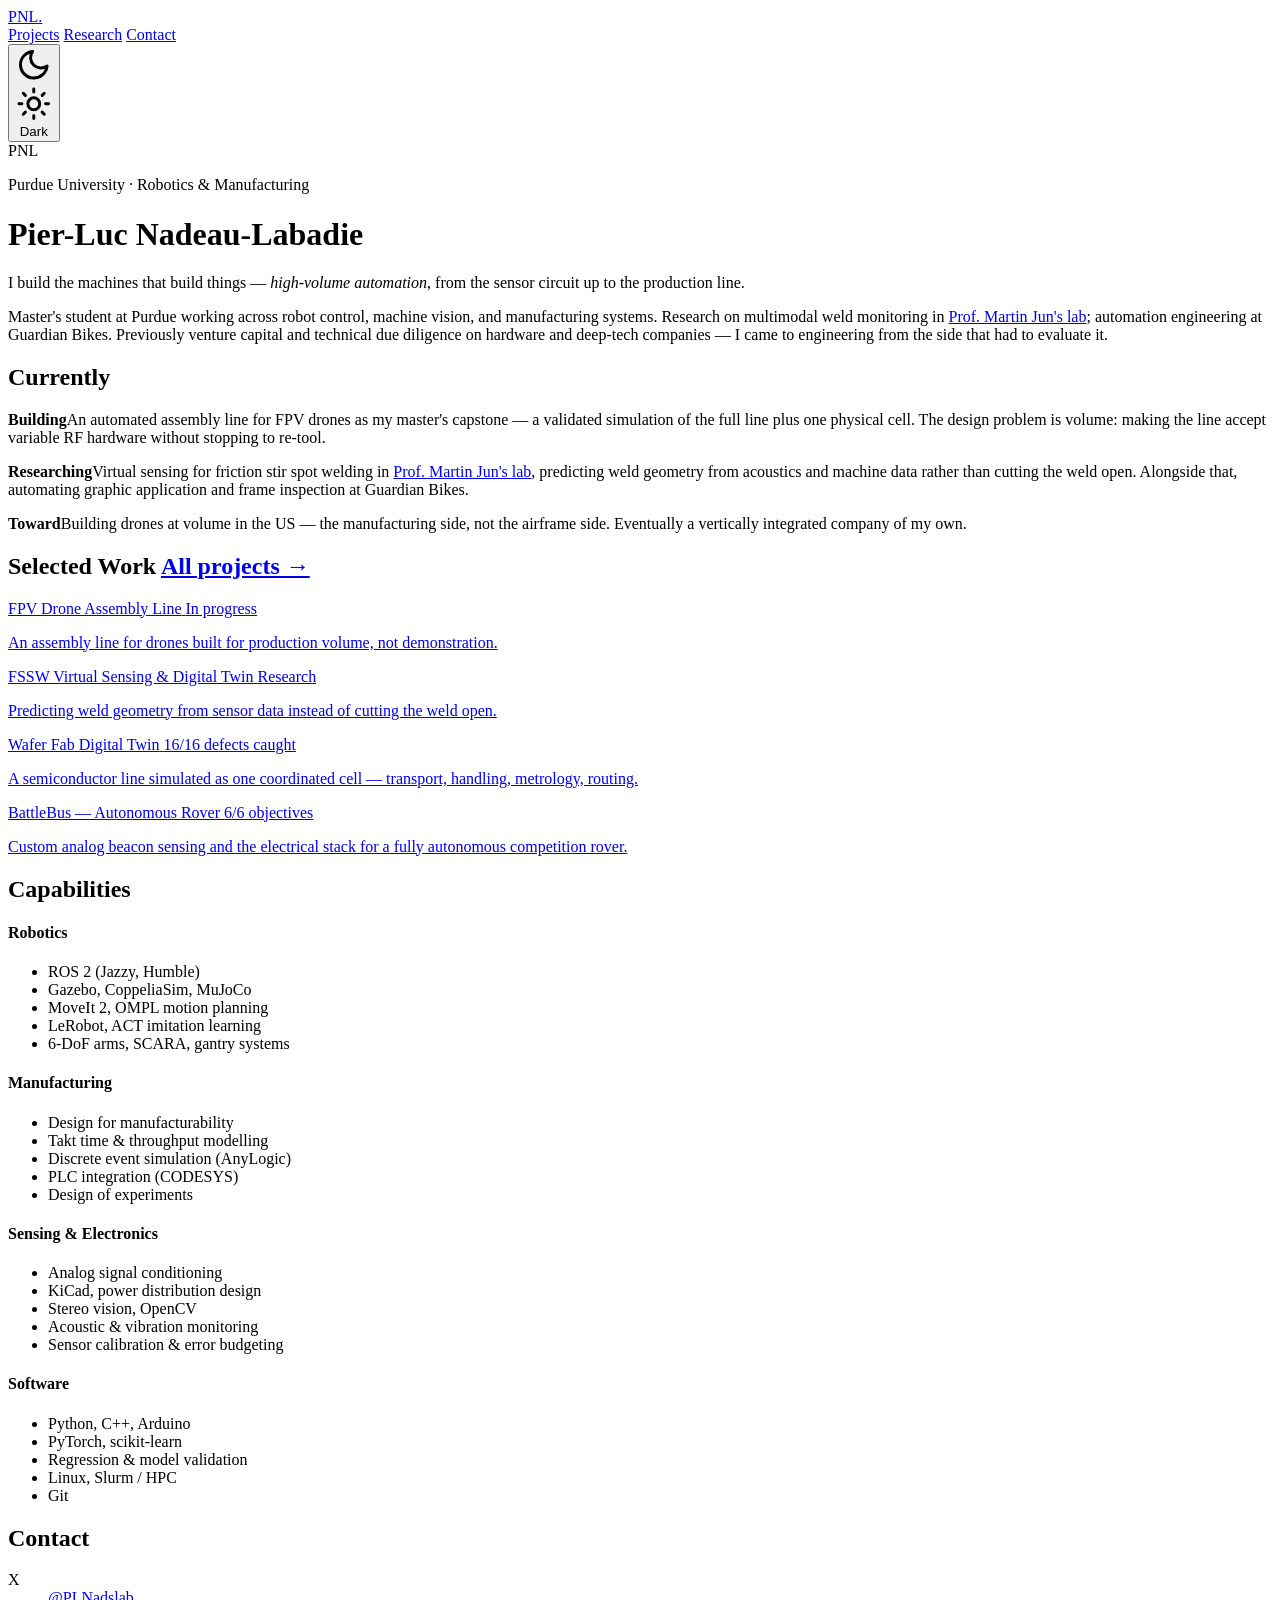
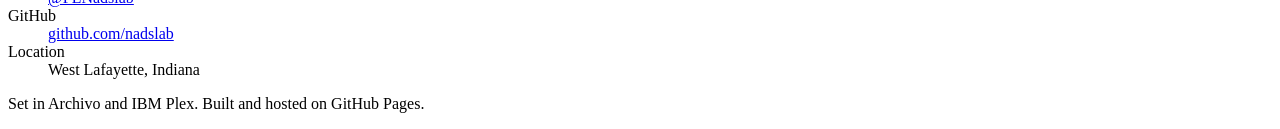
==== index.html @ ce35f6e4 "Add files via upload" ====
<!doctype html>
<html lang="en">
<head>
<meta charset="utf-8">
<meta name="viewport" content="width=device-width, initial-scale=1, viewport-fit=cover">
<title>Pier-Luc Nadeau-Labadie</title>
<meta name="description" content="Robotics and manufacturing engineer at Purdue. High-volume automation, robot control, machine vision, and manufacturing systems.">
<link rel="preconnect" href="https://fonts.googleapis.com">
<link rel="preconnect" href="https://fonts.gstatic.com" crossorigin>
<link rel="stylesheet" href="https://fonts.googleapis.com/css2?family=Archivo:wght@600;700&family=IBM+Plex+Mono:wght@400;500&family=IBM+Plex+Sans:wght@400;500&display=swap">
<link rel="stylesheet" href="assets/style.css">
<script src="assets/theme.js"></script>
</head>
<body>

<header class="topbar">
  <div class="wrap">
    <a class="monogram" href="index.html">PNL<span>.</span></a>
    <nav class="navlinks">
      <a href="projects/index.html">Projects</a>
      <a href="research/index.html">Research</a>
      <a href="#contact">Contact</a>
    </nav>
    <button class="toggle" id="themeToggle" type="button" aria-label="Switch colour theme">
      <svg class="ico-moon" viewBox="0 0 24 24" fill="none" stroke="currentColor" stroke-width="2" stroke-linecap="round" stroke-linejoin="round" aria-hidden="true"><path d="M21 12.79A9 9 0 1 1 11.21 3 7 7 0 0 0 21 12.79z"></path></svg>
      <svg class="ico-sun" viewBox="0 0 24 24" fill="none" stroke="currentColor" stroke-width="2" stroke-linecap="round" stroke-linejoin="round" aria-hidden="true"><circle cx="12" cy="12" r="4"></circle><path d="M12 2v2M12 20v2M4.93 4.93l1.41 1.41M17.66 17.66l1.41 1.41M2 12h2M20 12h2M6.34 17.66l-1.41 1.41M19.07 4.93l-1.41 1.41"></path></svg>
      <span id="themeLabel">Dark</span>
    </button>
  </div>
</header>

<main id="top">

  <!-- ============================================================
       EDIT: HERO
       .thesis = the one big line. Wrap words in <em>…</em> for amber.
       .lede   = the supporting paragraph underneath.
       ============================================================ -->
  <div class="wrap hero">
    <div class="heroTop">
      <div class="plate" aria-hidden="true">PNL</div>
      <div class="heroText">
        <p class="eyebrow">Purdue University · Robotics &amp; Manufacturing</p>
        <h1>Pier-Luc Nadeau-Labadie</h1>
        <p class="thesis">I build the machines that build things — <em>high-volume automation</em>, from the sensor circuit up to the production line.</p>
        <p class="lede">Master's student at Purdue working across robot control, machine vision, and manufacturing systems. Research on multimodal weld monitoring in <a href="https://engineering.purdue.edu/MMRL" target="_blank" rel="noopener">Prof. Martin Jun's lab</a>; automation engineering at Guardian Bikes. Previously venture capital and technical due diligence on hardware and deep-tech companies — I came to engineering from the side that had to evaluate it.</p>
      </div>
    </div>
  </div>

  <!-- ============================================================
       EDIT: CURRENTLY — one <p> per block, <strong> is the label
       ============================================================ -->
  <section class="wrap" id="currently">
    <h2 class="sectionHead">Currently</h2>
    <div class="now">
      <p><strong>Building</strong>An automated assembly line for FPV drones as my master's capstone — a validated simulation of the full line plus one physical cell. The design problem is volume: making the line accept variable RF hardware without stopping to re-tool.</p>
      <p><strong>Researching</strong>Virtual sensing for friction stir spot welding in <a href="https://engineering.purdue.edu/MMRL" target="_blank" rel="noopener">Prof. Martin Jun's lab</a>, predicting weld geometry from acoustics and machine data rather than cutting the weld open. Alongside that, automating graphic application and frame inspection at Guardian Bikes.</p>
      <p><strong>Toward</strong>Building drones at volume in the US — the manufacturing side, not the airframe side. Eventually a vertically integrated company of my own.</p>
    </div>
  </section>

  <!-- ============================================================
       EDIT: WORK TEASER
       Short list only. Full write-ups live on projects/index.html.
       ============================================================ -->
  <section class="wrap" id="work">
    <h2 class="sectionHead">Selected Work <a class="more" href="projects/index.html">All projects →</a></h2>
    <div class="teaser">

      <a class="teaserRow" href="projects/index.html#drone-line">
        <span class="teaserName">FPV Drone Assembly Line</span>
        <span class="teaserMeta">In progress</span>
        <p class="teaserLine">An assembly line for drones built for production volume, not demonstration.</p>
      </a>

      <a class="teaserRow" href="projects/index.html#fssw">
        <span class="teaserName">FSSW Virtual Sensing &amp; Digital Twin</span>
        <span class="teaserMeta">Research</span>
        <p class="teaserLine">Predicting weld geometry from sensor data instead of cutting the weld open.</p>
      </a>

      <a class="teaserRow" href="projects/index.html#wafer-fab">
        <span class="teaserName">Wafer Fab Digital Twin</span>
        <span class="teaserMeta">16/16 defects caught</span>
        <p class="teaserLine">A semiconductor line simulated as one coordinated cell — transport, handling, metrology, routing.</p>
      </a>

      <a class="teaserRow" href="projects/index.html#battlebus">
        <span class="teaserName">BattleBus — Autonomous Rover</span>
        <span class="teaserMeta">6/6 objectives</span>
        <p class="teaserLine">Custom analog beacon sensing and the electrical stack for a fully autonomous competition rover.</p>
      </a>

    </div>
  </section>

  <section class="wrap" id="capabilities">
    <h2 class="sectionHead">Capabilities</h2>
    <div class="caps">
      <div class="capCol">
        <h4>Robotics</h4>
        <ul>
          <li>ROS 2 (Jazzy, Humble)</li>
          <li>Gazebo, CoppeliaSim, MuJoCo</li>
          <li>MoveIt 2, OMPL motion planning</li>
          <li>LeRobot, ACT imitation learning</li>
          <li>6-DoF arms, SCARA, gantry systems</li>
        </ul>
      </div>
      <div class="capCol">
        <h4>Manufacturing</h4>
        <ul>
          <li>Design for manufacturability</li>
          <li>Takt time &amp; throughput modelling</li>
          <li>Discrete event simulation (AnyLogic)</li>
          <li>PLC integration (CODESYS)</li>
          <li>Design of experiments</li>
        </ul>
      </div>
      <div class="capCol">
        <h4>Sensing &amp; Electronics</h4>
        <ul>
          <li>Analog signal conditioning</li>
          <li>KiCad, power distribution design</li>
          <li>Stereo vision, OpenCV</li>
          <li>Acoustic &amp; vibration monitoring</li>
          <li>Sensor calibration &amp; error budgeting</li>
        </ul>
      </div>
      <div class="capCol">
        <h4>Software</h4>
        <ul>
          <li>Python, C++, Arduino</li>
          <li>PyTorch, scikit-learn</li>
          <li>Regression &amp; model validation</li>
          <li>Linux, Slurm / HPC</li>
          <li>Git</li>
        </ul>
      </div>
    </div>
  </section>

  <!-- EDIT: CONTACT — this footer block is repeated on every page -->
  <footer class="wrap" id="contact">
    <h2 class="sectionHead">Contact</h2>
    <dl class="contact">
      <div class="contactRow">
        <dt>X</dt>
        <dd><a href="https://x.com/PLNadslab" target="_blank" rel="noopener">@PLNadslab</a></dd>
      </div>
      <div class="contactRow">
        <dt>GitHub</dt>
        <dd><a href="https://github.com/nadslab" target="_blank" rel="noopener">github.com/nadslab</a></dd>
      </div>
      <div class="contactRow">
        <dt>Location</dt>
        <dd>West Lafayette, Indiana</dd>
      </div>
    </dl>
    <p class="colophon">Set in Archivo and IBM Plex. Built and hosted on GitHub Pages.</p>
  </footer>

</main>

</body>
</html>
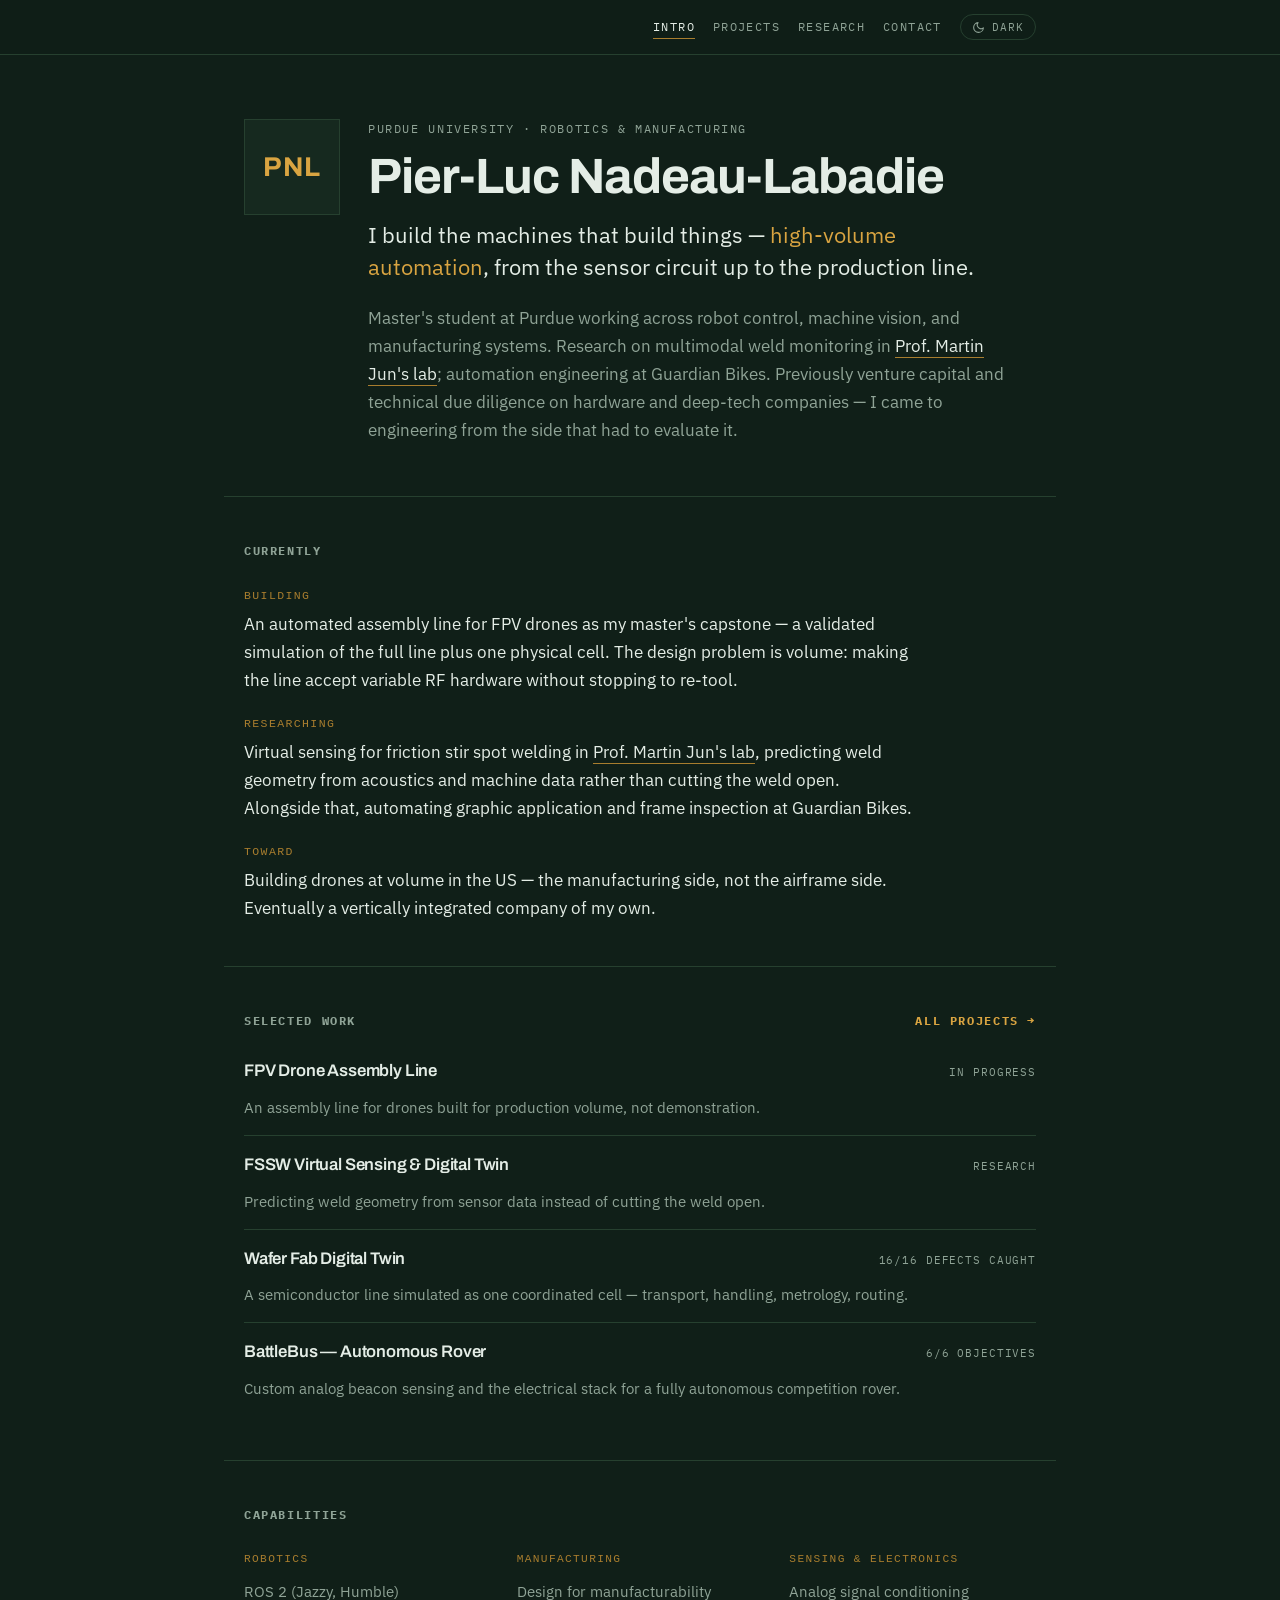
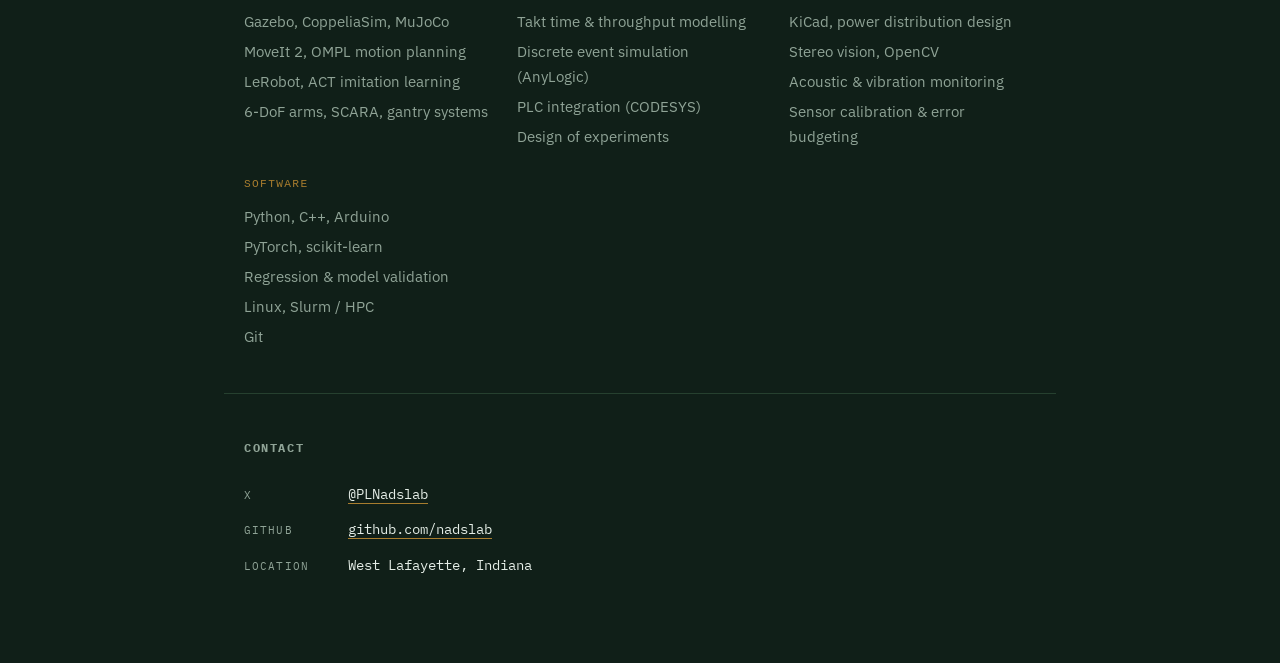
==== commit cc101c37: "Remove monogram link and colophon from index.html Removed monogram link and colophon paragraph from " ====
--- a/index.html
+++ b/index.html
@@ -15,8 +15,8 @@
 
 <header class="topbar">
   <div class="wrap">
-    <a class="monogram" href="index.html">PNL<span>.</span></a>
     <nav class="navlinks">
+      <a href="index.html" aria-current="page">Intro</a>
       <a href="projects/index.html">Projects</a>
       <a href="research/index.html">Research</a>
       <a href="#contact">Contact</a>
@@ -158,7 +158,6 @@
         <dd>West Lafayette, Indiana</dd>
       </div>
     </dl>
-    <p class="colophon">Set in Archivo and IBM Plex. Built and hosted on GitHub Pages.</p>
   </footer>
 
 </main>
--- a/assets/style.css
+++ b/assets/style.css
@@ -0,0 +1,242 @@
+/* ============================================================
+   Pier-Luc Nadeau-Labadie — shared stylesheet
+   Every page loads this file. Change a colour here and it
+   changes everywhere.
+   ============================================================ */
+
+:root{
+  color-scheme: dark;
+  --ground:#101F18;
+  --surface:#16291F;
+  --rule:#26402F;
+  --text:#E4EDE6;
+  --muted:#8FA396;
+  --accent:#D9A441;
+  --accent-dim:#A87D2E;
+  --display:'Archivo','Helvetica Neue',Arial,sans-serif;
+  --body:'IBM Plex Sans','Segoe UI',system-ui,sans-serif;
+  --mono:'IBM Plex Mono','SFMono-Regular',Consolas,monospace;
+}
+:root[data-theme="light"]{
+  color-scheme: light;
+  --ground:#E8F0E6;
+  --surface:#F3F8F1;
+  --rule:#C6D6C4;
+  --text:#16281E;
+  --muted:#55685C;
+  --accent:#8A5A14;
+  --accent-dim:#A8762A;
+}
+
+*{box-sizing:border-box;}
+html{-webkit-text-size-adjust:100%;}
+body{
+  margin:0;
+  background:var(--ground);
+  color:var(--text);
+  font-family:var(--body);
+  font-size:1.0625rem;
+  line-height:1.65;
+  -webkit-font-smoothing:antialiased;
+}
+.wrap{max-width:52rem;margin:0 auto;padding-inline:20px;}
+
+a{color:inherit;}
+a:focus-visible,button:focus-visible{outline:2px solid var(--accent);outline-offset:3px;border-radius:2px;}
+
+/* ---- nav ---- */
+.topbar{
+  position:sticky;top:env(safe-area-inset-top,0px);z-index:20;
+  background:color-mix(in srgb,var(--ground) 92%,transparent);
+  backdrop-filter:blur(8px);
+  border-bottom:1px solid var(--rule);
+}
+.topbar .wrap{display:flex;align-items:center;gap:18px;padding-block:14px;}
+.monogram{
+  font-family:var(--mono);font-weight:500;font-size:.8rem;letter-spacing:.14em;
+  text-decoration:none;color:var(--text);white-space:nowrap;
+}
+.monogram span{color:var(--accent);}
+.navlinks{display:flex;gap:18px;margin-left:auto;flex-wrap:wrap;}
+.navlinks a{
+  font-family:var(--mono);font-size:.72rem;letter-spacing:.12em;text-transform:uppercase;
+  color:var(--muted);text-decoration:none;padding-block:2px;
+  border-bottom:1px solid transparent;transition:color .15s,border-color .15s;
+}
+.navlinks a:hover{color:var(--text);border-bottom-color:var(--accent);}
+.navlinks a[aria-current="page"]{color:var(--text);border-bottom-color:var(--accent-dim);}
+
+.toggle{
+  display:inline-flex;align-items:center;gap:7px;
+  background:none;border:1px solid var(--rule);border-radius:999px;
+  padding:5px 11px;cursor:pointer;color:var(--muted);
+  font-family:var(--mono);font-size:.66rem;letter-spacing:.1em;text-transform:uppercase;
+  transition:color .15s,border-color .15s;
+}
+.toggle:hover{color:var(--text);border-color:var(--accent-dim);}
+.toggle svg{width:13px;height:13px;display:block;}
+.toggle .ico-sun{display:none;}
+:root[data-theme="light"] .toggle .ico-sun{display:block;}
+:root[data-theme="light"] .toggle .ico-moon{display:none;}
+
+/* ---- home hero ---- */
+.hero{padding-block:64px 52px;}
+.heroTop{display:flex;gap:28px;align-items:flex-start;flex-wrap:wrap;}
+.plate{
+  width:96px;height:96px;flex:none;
+  border:1px solid var(--rule);background:var(--surface);
+  display:grid;place-items:center;
+  font-family:var(--display);font-weight:700;font-size:1.7rem;letter-spacing:.02em;
+  color:var(--accent);
+}
+.heroText{flex:1 1 20rem;min-width:0;}
+.eyebrow{
+  font-family:var(--mono);font-size:.72rem;letter-spacing:.14em;text-transform:uppercase;
+  color:var(--muted);margin:0 0 12px;
+}
+h1{
+  font-family:var(--display);font-weight:700;
+  font-size:clamp(2.1rem,5.5vw,3.1rem);line-height:1.06;letter-spacing:-.02em;
+  margin:0 0 16px;text-wrap:balance;
+}
+.thesis{
+  font-size:clamp(1.15rem,2.4vw,1.4rem);line-height:1.45;
+  margin:0 0 20px;text-wrap:balance;
+}
+.thesis em{font-style:normal;color:var(--accent);}
+.lede{color:var(--muted);margin:0;max-width:40rem;}
+.lede a{color:var(--text);text-decoration:none;border-bottom:1px solid var(--accent-dim);}
+.lede a:hover{border-bottom-color:var(--accent);}
+
+/* ---- subpage header ---- */
+.pageHead{padding-block:56px 12px;}
+.pageHead h1{font-size:clamp(1.9rem,4.5vw,2.5rem);margin-bottom:14px;}
+.pageHead .standfirst{color:var(--muted);margin:0;max-width:40rem;}
+
+/* ---- sections ---- */
+section{padding-block:44px;border-top:1px solid var(--rule);}
+.sectionHead{
+  font-family:var(--mono);font-size:.72rem;letter-spacing:.14em;text-transform:uppercase;
+  color:var(--muted);margin:0 0 26px;
+  display:flex;align-items:baseline;gap:14px;flex-wrap:wrap;
+}
+.sectionHead .more{
+  margin-left:auto;color:var(--accent);text-decoration:none;
+  border-bottom:1px solid transparent;
+}
+.sectionHead .more:hover{border-bottom-color:var(--accent);}
+
+/* ---- currently ---- */
+.now{display:grid;gap:20px;max-width:42rem;}
+.now p{margin:0;}
+.now p strong{
+  font-family:var(--mono);font-weight:500;font-size:.72rem;letter-spacing:.12em;
+  text-transform:uppercase;color:var(--accent-dim);
+  display:block;margin-bottom:5px;
+}
+.now p a{color:var(--text);text-decoration:none;border-bottom:1px solid var(--accent-dim);}
+.now p a:hover{border-bottom-color:var(--accent);}
+
+/* ---- work items ---- */
+.work{display:grid;}
+.item{padding-block:28px;border-top:1px solid var(--rule);}
+.item:first-child{border-top:none;padding-top:0;}
+.itemHead{display:flex;gap:12px;align-items:baseline;flex-wrap:wrap;margin-bottom:9px;}
+.item h3{
+  font-family:var(--display);font-weight:600;font-size:1.22rem;letter-spacing:-.01em;
+  margin:0;line-height:1.25;
+}
+.item h3 a{text-decoration:none;border-bottom:1px solid transparent;}
+.item h3 a:hover{border-bottom-color:var(--accent);}
+.status{
+  font-family:var(--mono);font-size:.63rem;letter-spacing:.1em;text-transform:uppercase;
+  color:var(--accent);border:1px solid var(--accent-dim);border-radius:999px;padding:2px 8px;
+  white-space:nowrap;
+}
+.status.quiet{color:var(--muted);border-color:var(--rule);}
+.spec{
+  font-family:var(--mono);font-size:.7rem;letter-spacing:.06em;
+  color:var(--muted);margin:0 0 13px;
+  font-variant-numeric:tabular-nums;
+}
+.bullets{margin:0 0 15px;padding:0;list-style:none;display:grid;gap:7px;max-width:42rem;}
+.bullets li{position:relative;padding-left:17px;line-height:1.55;}
+.bullets li::before{
+  content:"";position:absolute;left:0;top:.62em;
+  width:6px;height:1px;background:var(--accent-dim);
+}
+.item > p:not(.spec){margin:0 0 15px;max-width:42rem;}
+.links{display:flex;gap:16px;flex-wrap:wrap;}
+.links a{
+  font-family:var(--mono);font-size:.72rem;letter-spacing:.08em;text-transform:uppercase;
+  color:var(--accent);text-decoration:none;border-bottom:1px solid transparent;
+}
+.links a:hover{border-bottom-color:var(--accent);}
+.links span{
+  font-family:var(--mono);font-size:.72rem;letter-spacing:.08em;text-transform:uppercase;
+  color:var(--muted);
+}
+
+/* ---- compact teaser list (home page) ---- */
+.teaser{display:grid;}
+.teaserRow{
+  display:grid;grid-template-columns:1fr auto;gap:10px 18px;align-items:baseline;
+  padding-block:15px;border-top:1px solid var(--rule);text-decoration:none;
+}
+.teaserRow:first-child{border-top:none;padding-top:0;}
+.teaserRow:hover .teaserName{color:var(--accent);}
+.teaserName{
+  font-family:var(--display);font-weight:600;font-size:1.05rem;letter-spacing:-.01em;
+  transition:color .15s;
+}
+.teaserMeta{
+  font-family:var(--mono);font-size:.68rem;letter-spacing:.08em;text-transform:uppercase;
+  color:var(--muted);text-align:right;white-space:nowrap;
+}
+.teaserLine{grid-column:1/-1;color:var(--muted);font-size:.95rem;margin:0;}
+@media (max-width:560px){
+  .teaserRow{grid-template-columns:1fr;}
+  .teaserMeta{text-align:left;}
+}
+
+/* ---- research entries ---- */
+.entry{padding-block:30px;border-top:1px solid var(--rule);}
+.entry:first-child{border-top:none;padding-top:0;}
+.entry h3{
+  font-family:var(--display);font-weight:600;font-size:1.22rem;letter-spacing:-.01em;
+  margin:0 0 8px;line-height:1.25;
+}
+.entry p{margin:0 0 13px;max-width:42rem;}
+.entry p:last-child{margin-bottom:0;}
+.entry a{color:var(--text);text-decoration:none;border-bottom:1px solid var(--accent-dim);}
+.entry a:hover{border-bottom-color:var(--accent);}
+
+/* ---- capabilities ---- */
+.caps{display:grid;grid-template-columns:repeat(auto-fit,minmax(15rem,1fr));gap:26px;}
+.capCol h4{
+  font-family:var(--mono);font-size:.7rem;letter-spacing:.12em;text-transform:uppercase;
+  color:var(--accent-dim);margin:0 0 10px;font-weight:500;
+}
+.capCol ul{margin:0;padding:0;list-style:none;display:grid;gap:5px;}
+.capCol li{font-size:.95rem;color:var(--muted);}
+
+/* ---- footer ---- */
+footer{padding-block:44px 60px;border-top:1px solid var(--rule);}
+.contact{display:grid;gap:12px;margin-bottom:26px;}
+.contactRow{display:grid;grid-template-columns:5.5rem 1fr;gap:16px;align-items:baseline;}
+.contactRow dt{
+  font-family:var(--mono);font-size:.7rem;letter-spacing:.1em;text-transform:uppercase;
+  color:var(--muted);
+}
+.contactRow dd{margin:0;font-family:var(--mono);font-size:.88rem;word-break:break-word;}
+.contactRow dd a{color:var(--text);text-decoration:none;border-bottom:1px solid var(--accent-dim);}
+.contactRow dd a:hover{border-bottom-color:var(--accent);}
+.colophon{
+  font-family:var(--mono);font-size:.68rem;letter-spacing:.06em;color:var(--muted);
+  margin:0;padding-top:22px;border-top:1px solid var(--rule);
+}
+@media (max-width:560px){.contactRow{grid-template-columns:1fr;gap:2px;}}
+
+@media (prefers-reduced-motion:reduce){
+  *{transition:none!important;animation:none!important;}
+}
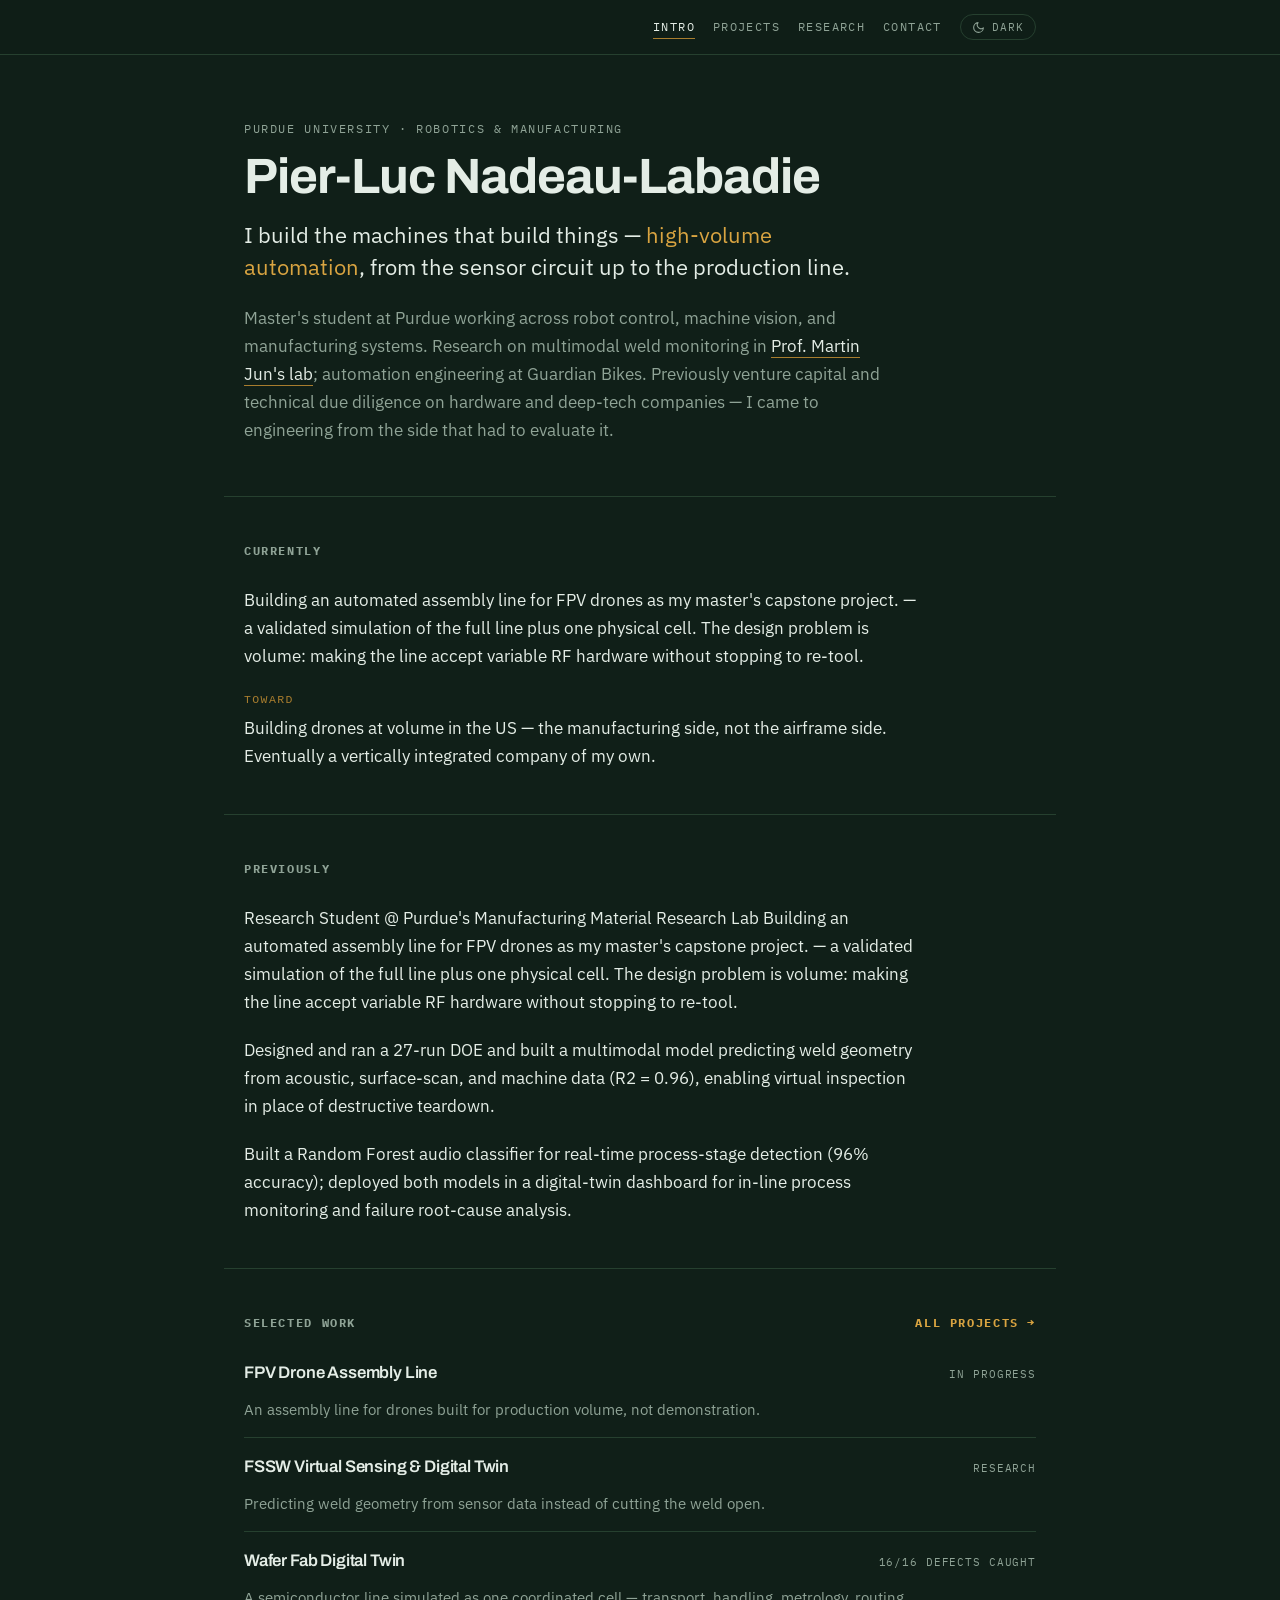
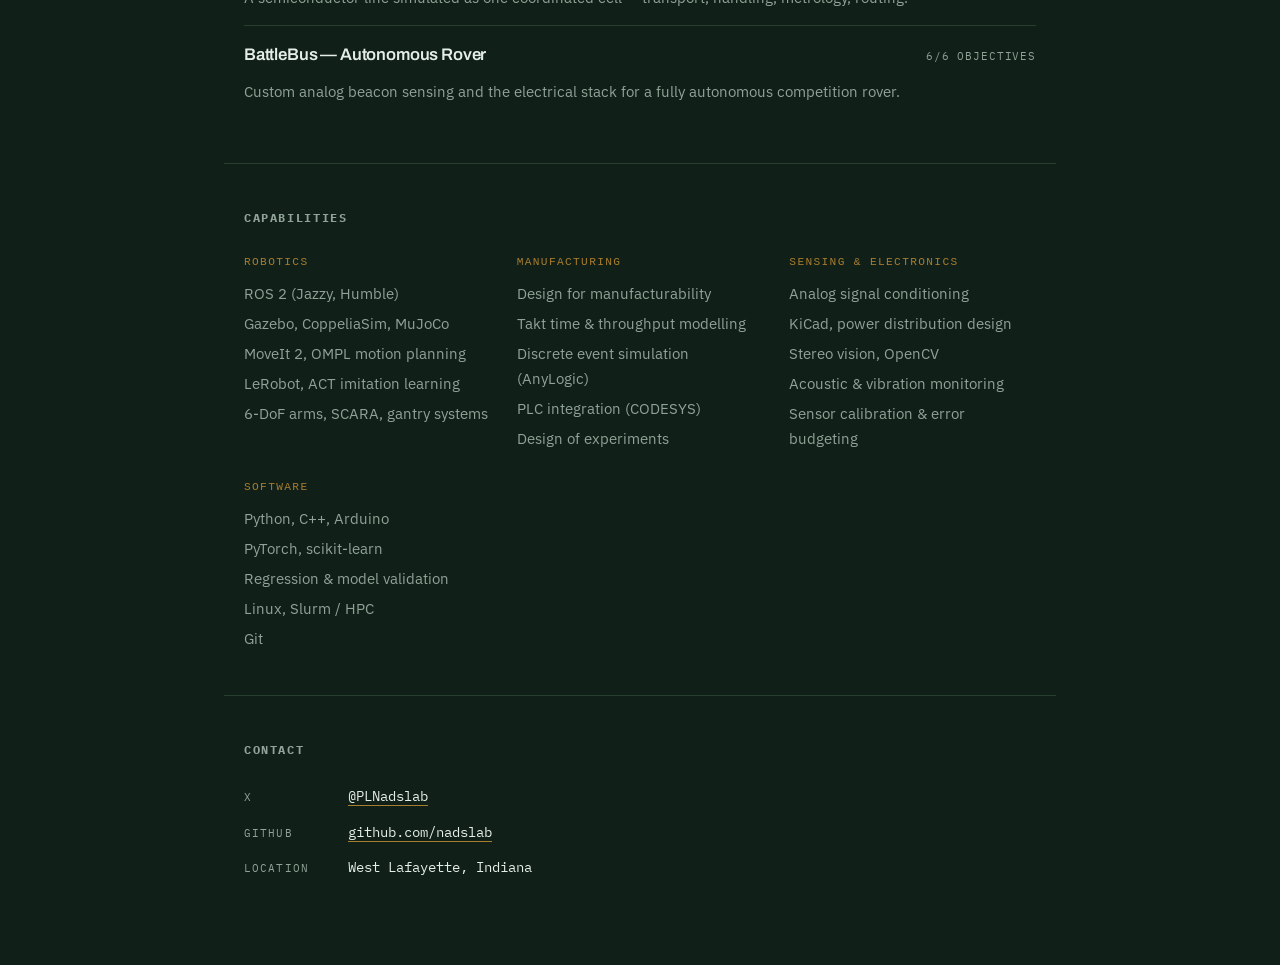
==== commit 821fb5cb: "Revise project details and add 'Previously' section Updated project descriptions and added a new sec" ====
--- a/index.html
+++ b/index.html
@@ -38,7 +38,6 @@
        ============================================================ -->
   <div class="wrap hero">
     <div class="heroTop">
-      <div class="plate" aria-hidden="true">PNL</div>
       <div class="heroText">
         <p class="eyebrow">Purdue University · Robotics &amp; Manufacturing</p>
         <h1>Pier-Luc Nadeau-Labadie</h1>
@@ -54,9 +53,18 @@
   <section class="wrap" id="currently">
     <h2 class="sectionHead">Currently</h2>
     <div class="now">
-      <p><strong>Building</strong>An automated assembly line for FPV drones as my master's capstone — a validated simulation of the full line plus one physical cell. The design problem is volume: making the line accept variable RF hardware without stopping to re-tool.</p>
-      <p><strong>Researching</strong>Virtual sensing for friction stir spot welding in <a href="https://engineering.purdue.edu/MMRL" target="_blank" rel="noopener">Prof. Martin Jun's lab</a>, predicting weld geometry from acoustics and machine data rather than cutting the weld open. Alongside that, automating graphic application and frame inspection at Guardian Bikes.</p>
+      <p>Building an automated assembly line for FPV drones as my master's capstone project.  — a validated simulation of the full line plus one physical cell. The design problem is volume: making the line accept variable RF hardware without stopping to re-tool.</p>
       <p><strong>Toward</strong>Building drones at volume in the US — the manufacturing side, not the airframe side. Eventually a vertically integrated company of my own.</p>
+    </div>
+  </section>
+  <section class="wrap" id="Previously">
+    <h2 class="sectionHead">Previously</h2>
+    <div class="now">
+      <p>Research Student @ Purdue's Manufacturing Material Research Lab Building an automated assembly line for FPV drones as my master's capstone project.  — a validated simulation of the full line plus one physical cell. The design problem is volume: making the line accept variable RF hardware without stopping to re-tool.</p>
+        <div class="now">
+          <p> Designed and ran a 27-run DOE and built a multimodal model predicting weld geometry from acoustic, surface-scan, and machine data (R2 = 0.96), enabling virtual inspection in place of destructive teardown.</p>
+          <p> Built a Random Forest audio classifier for real-time process-stage detection (96% accuracy); deployed both models in a digital-twin dashboard for in-line process monitoring and failure root-cause analysis. </p>
+        </div>
     </div>
   </section>
 
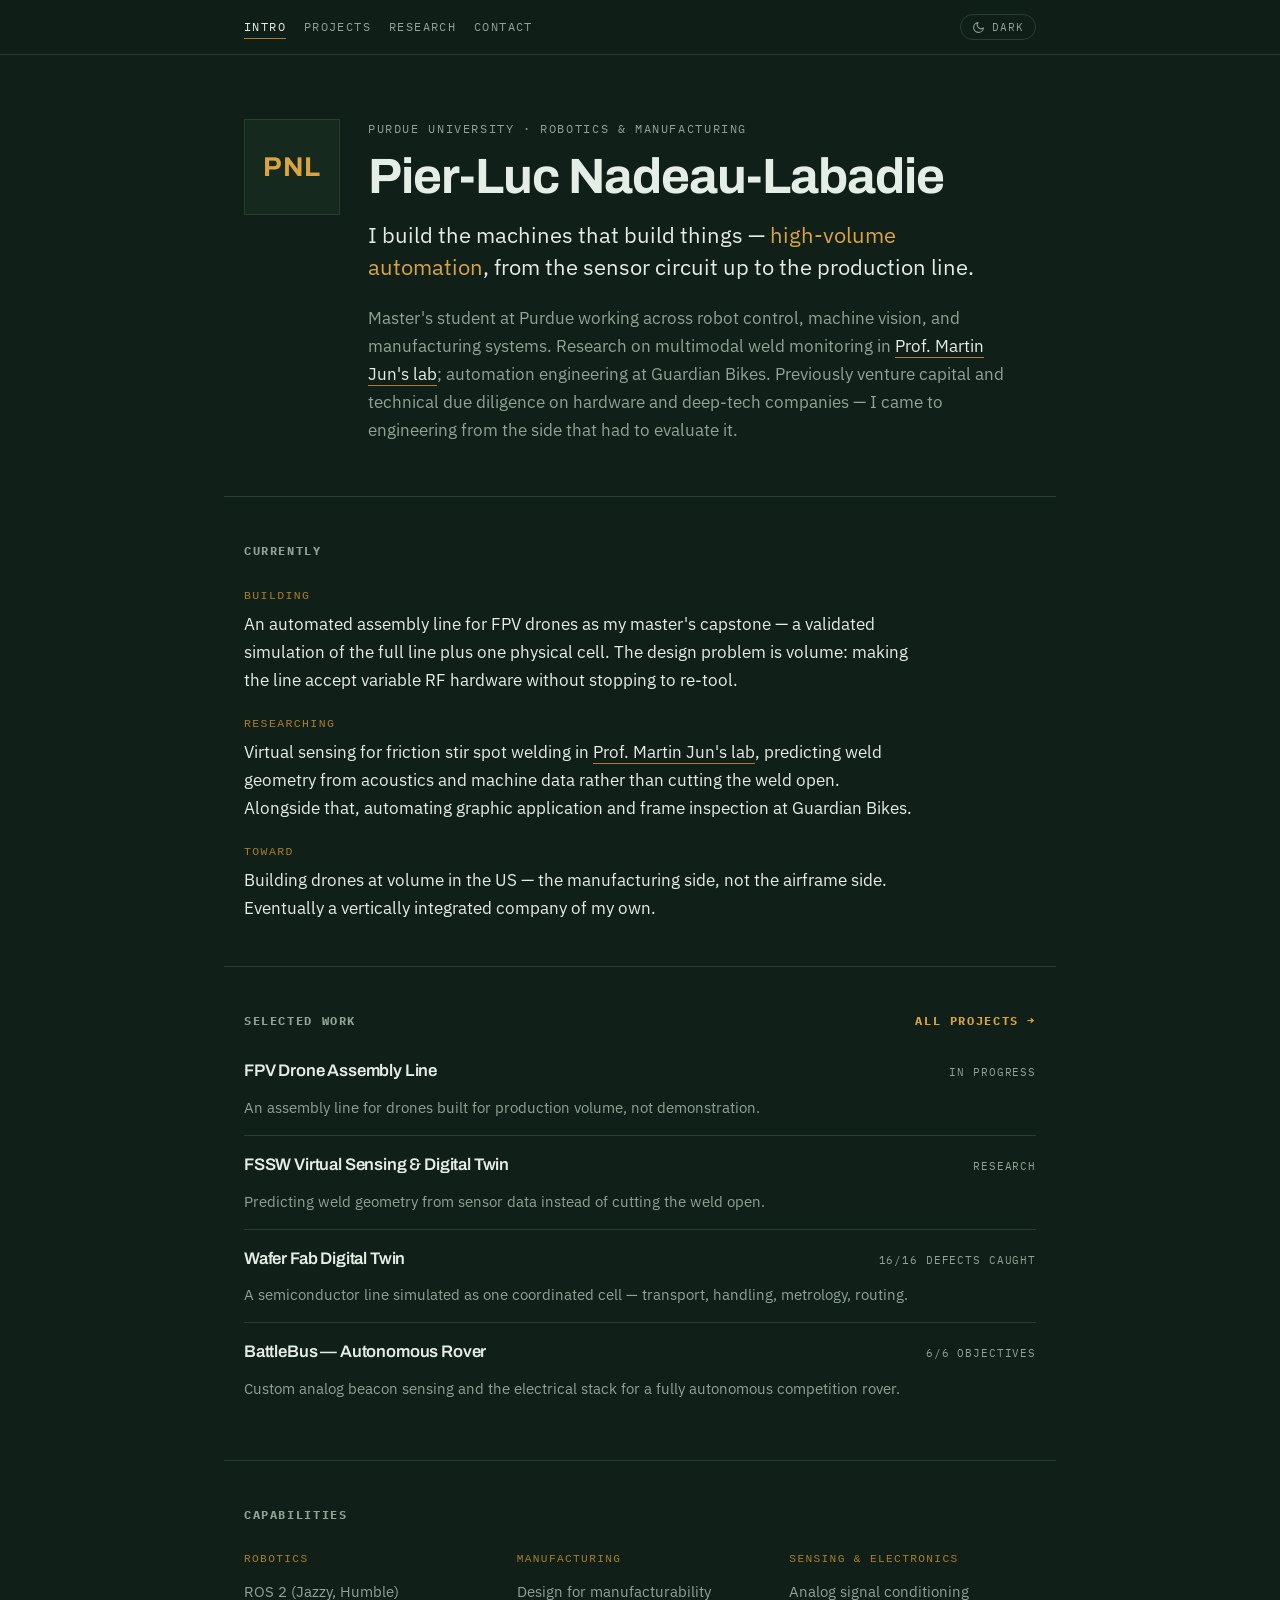
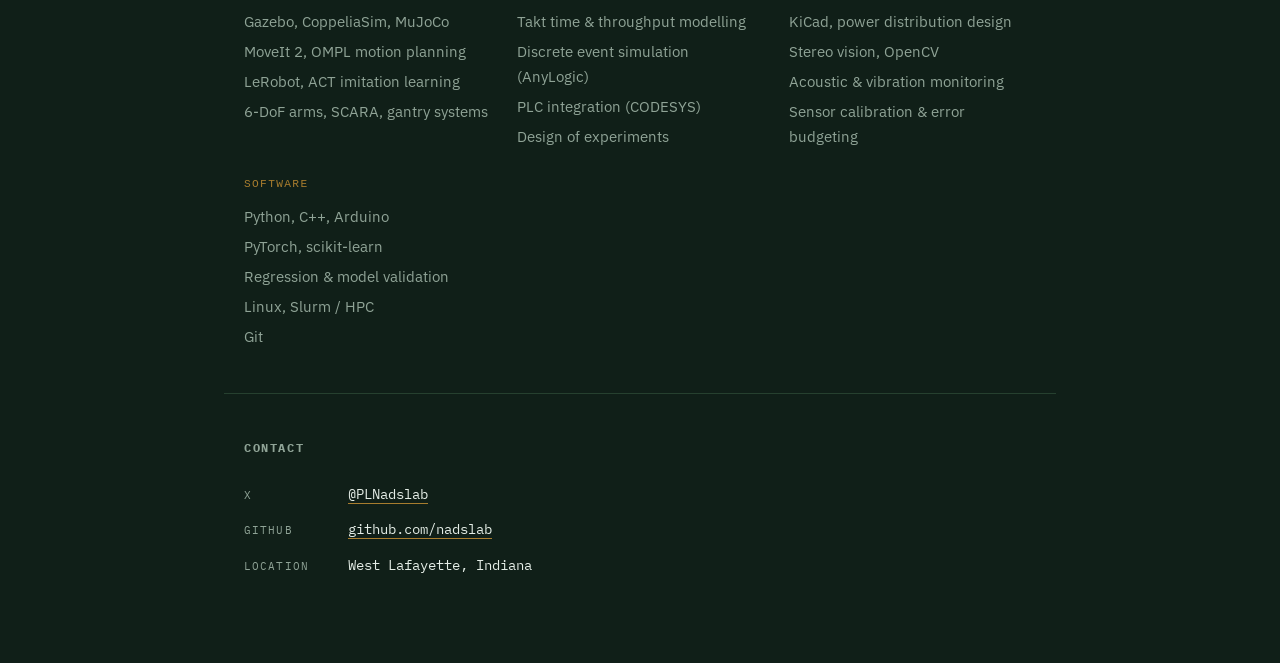
==== commit 790712a9: "Update site: nav, hero, and content edits Co-Authored-By: Claude Sonnet 5 <noreply@anthropic.com>" ====
--- a/index.html
+++ b/index.html
@@ -38,6 +38,7 @@
        ============================================================ -->
   <div class="wrap hero">
     <div class="heroTop">
+      <div class="plate" aria-hidden="true">PNL</div>
       <div class="heroText">
         <p class="eyebrow">Purdue University · Robotics &amp; Manufacturing</p>
         <h1>Pier-Luc Nadeau-Labadie</h1>
@@ -53,18 +54,9 @@
   <section class="wrap" id="currently">
     <h2 class="sectionHead">Currently</h2>
     <div class="now">
-      <p>Building an automated assembly line for FPV drones as my master's capstone project.  — a validated simulation of the full line plus one physical cell. The design problem is volume: making the line accept variable RF hardware without stopping to re-tool.</p>
+      <p><strong>Building</strong>An automated assembly line for FPV drones as my master's capstone — a validated simulation of the full line plus one physical cell. The design problem is volume: making the line accept variable RF hardware without stopping to re-tool.</p>
+      <p><strong>Researching</strong>Virtual sensing for friction stir spot welding in <a href="https://engineering.purdue.edu/MMRL" target="_blank" rel="noopener">Prof. Martin Jun's lab</a>, predicting weld geometry from acoustics and machine data rather than cutting the weld open. Alongside that, automating graphic application and frame inspection at Guardian Bikes.</p>
       <p><strong>Toward</strong>Building drones at volume in the US — the manufacturing side, not the airframe side. Eventually a vertically integrated company of my own.</p>
-    </div>
-  </section>
-  <section class="wrap" id="Previously">
-    <h2 class="sectionHead">Previously</h2>
-    <div class="now">
-      <p>Research Student @ Purdue's Manufacturing Material Research Lab Building an automated assembly line for FPV drones as my master's capstone project.  — a validated simulation of the full line plus one physical cell. The design problem is volume: making the line accept variable RF hardware without stopping to re-tool.</p>
-        <div class="now">
-          <p> Designed and ran a 27-run DOE and built a multimodal model predicting weld geometry from acoustic, surface-scan, and machine data (R2 = 0.96), enabling virtual inspection in place of destructive teardown.</p>
-          <p> Built a Random Forest audio classifier for real-time process-stage detection (96% accuracy); deployed both models in a digital-twin dashboard for in-line process monitoring and failure root-cause analysis. </p>
-        </div>
     </div>
   </section>
 
--- a/assets/style.css
+++ b/assets/style.css
@@ -52,12 +52,7 @@
   border-bottom:1px solid var(--rule);
 }
 .topbar .wrap{display:flex;align-items:center;gap:18px;padding-block:14px;}
-.monogram{
-  font-family:var(--mono);font-weight:500;font-size:.8rem;letter-spacing:.14em;
-  text-decoration:none;color:var(--text);white-space:nowrap;
-}
-.monogram span{color:var(--accent);}
-.navlinks{display:flex;gap:18px;margin-left:auto;flex-wrap:wrap;}
+.navlinks{display:flex;gap:18px;flex-wrap:wrap;}
 .navlinks a{
   font-family:var(--mono);font-size:.72rem;letter-spacing:.12em;text-transform:uppercase;
   color:var(--muted);text-decoration:none;padding-block:2px;
@@ -67,6 +62,7 @@
 .navlinks a[aria-current="page"]{color:var(--text);border-bottom-color:var(--accent-dim);}
 
 .toggle{
+  margin-left:auto;
   display:inline-flex;align-items:center;gap:7px;
   background:none;border:1px solid var(--rule);border-radius:999px;
   padding:5px 11px;cursor:pointer;color:var(--muted);
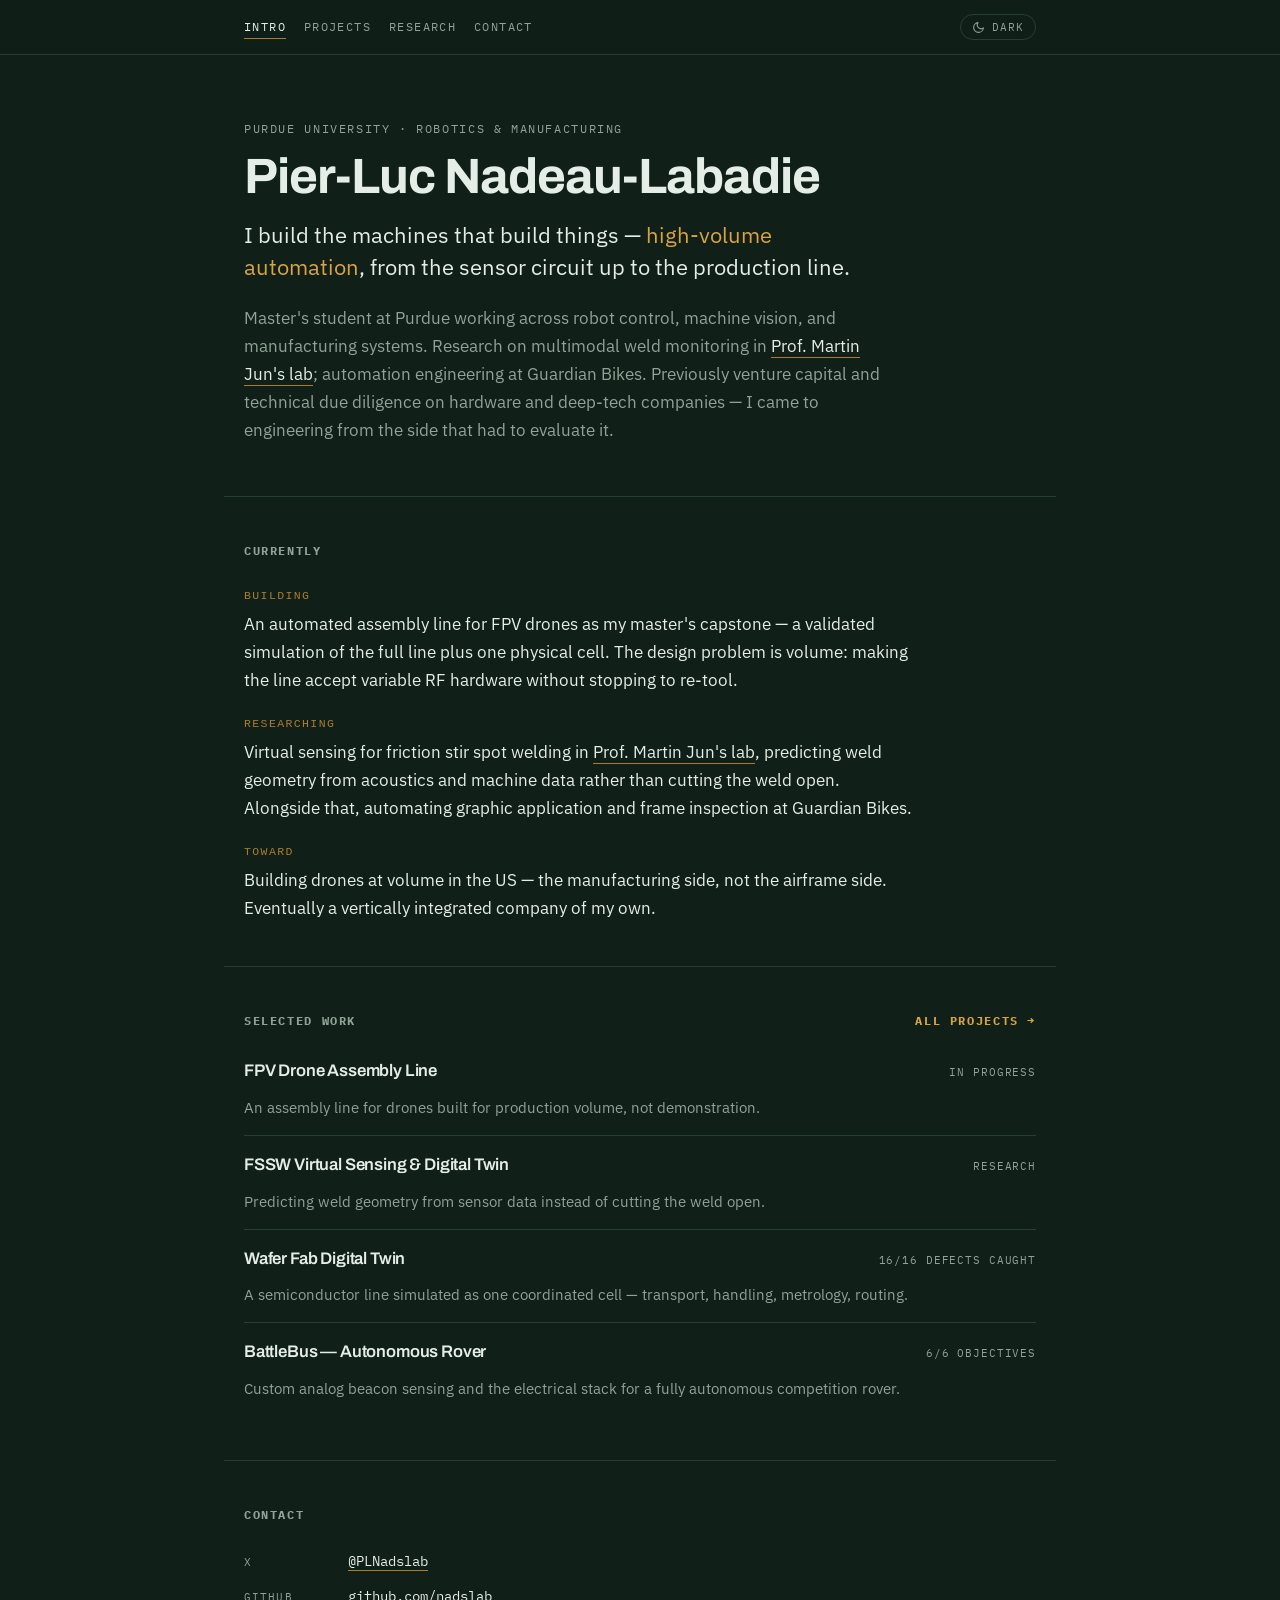
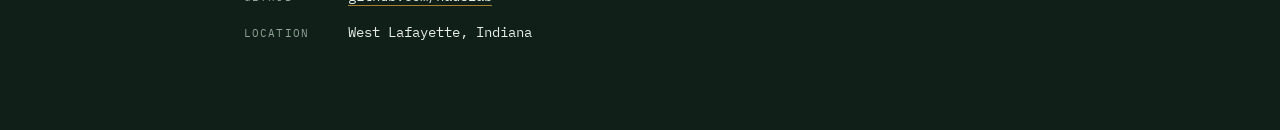
==== commit 462fa3b8: "Remove PNL monogram and capabilities section; add project media scaffolding Co-Authored-By: Claude S" ====
--- a/index.html
+++ b/index.html
@@ -38,7 +38,6 @@
        ============================================================ -->
   <div class="wrap hero">
     <div class="heroTop">
-      <div class="plate" aria-hidden="true">PNL</div>
       <div class="heroText">
         <p class="eyebrow">Purdue University · Robotics &amp; Manufacturing</p>
         <h1>Pier-Luc Nadeau-Labadie</h1>
@@ -95,52 +94,6 @@
     </div>
   </section>
 
-  <section class="wrap" id="capabilities">
-    <h2 class="sectionHead">Capabilities</h2>
-    <div class="caps">
-      <div class="capCol">
-        <h4>Robotics</h4>
-        <ul>
-          <li>ROS 2 (Jazzy, Humble)</li>
-          <li>Gazebo, CoppeliaSim, MuJoCo</li>
-          <li>MoveIt 2, OMPL motion planning</li>
-          <li>LeRobot, ACT imitation learning</li>
-          <li>6-DoF arms, SCARA, gantry systems</li>
-        </ul>
-      </div>
-      <div class="capCol">
-        <h4>Manufacturing</h4>
-        <ul>
-          <li>Design for manufacturability</li>
-          <li>Takt time &amp; throughput modelling</li>
-          <li>Discrete event simulation (AnyLogic)</li>
-          <li>PLC integration (CODESYS)</li>
-          <li>Design of experiments</li>
-        </ul>
-      </div>
-      <div class="capCol">
-        <h4>Sensing &amp; Electronics</h4>
-        <ul>
-          <li>Analog signal conditioning</li>
-          <li>KiCad, power distribution design</li>
-          <li>Stereo vision, OpenCV</li>
-          <li>Acoustic &amp; vibration monitoring</li>
-          <li>Sensor calibration &amp; error budgeting</li>
-        </ul>
-      </div>
-      <div class="capCol">
-        <h4>Software</h4>
-        <ul>
-          <li>Python, C++, Arduino</li>
-          <li>PyTorch, scikit-learn</li>
-          <li>Regression &amp; model validation</li>
-          <li>Linux, Slurm / HPC</li>
-          <li>Git</li>
-        </ul>
-      </div>
-    </div>
-  </section>
-
   <!-- EDIT: CONTACT — this footer block is repeated on every page -->
   <footer class="wrap" id="contact">
     <h2 class="sectionHead">Contact</h2>
--- a/assets/style.css
+++ b/assets/style.css
@@ -78,13 +78,6 @@
 /* ---- home hero ---- */
 .hero{padding-block:64px 52px;}
 .heroTop{display:flex;gap:28px;align-items:flex-start;flex-wrap:wrap;}
-.plate{
-  width:96px;height:96px;flex:none;
-  border:1px solid var(--rule);background:var(--surface);
-  display:grid;place-items:center;
-  font-family:var(--display);font-weight:700;font-size:1.7rem;letter-spacing:.02em;
-  color:var(--accent);
-}
 .heroText{flex:1 1 20rem;min-width:0;}
 .eyebrow{
   font-family:var(--mono);font-size:.72rem;letter-spacing:.14em;text-transform:uppercase;
@@ -155,6 +148,11 @@
   color:var(--muted);margin:0 0 13px;
   font-variant-numeric:tabular-nums;
 }
+.itemMedia{
+  display:block;width:100%;max-width:640px;
+  border:1px solid var(--rule);border-radius:6px;
+  margin:0 0 15px;
+}
 .bullets{margin:0 0 15px;padding:0;list-style:none;display:grid;gap:7px;max-width:42rem;}
 .bullets li{position:relative;padding-left:17px;line-height:1.55;}
 .bullets li::before{
@@ -206,15 +204,6 @@
 .entry p:last-child{margin-bottom:0;}
 .entry a{color:var(--text);text-decoration:none;border-bottom:1px solid var(--accent-dim);}
 .entry a:hover{border-bottom-color:var(--accent);}
-
-/* ---- capabilities ---- */
-.caps{display:grid;grid-template-columns:repeat(auto-fit,minmax(15rem,1fr));gap:26px;}
-.capCol h4{
-  font-family:var(--mono);font-size:.7rem;letter-spacing:.12em;text-transform:uppercase;
-  color:var(--accent-dim);margin:0 0 10px;font-weight:500;
-}
-.capCol ul{margin:0;padding:0;list-style:none;display:grid;gap:5px;}
-.capCol li{font-size:.95rem;color:var(--muted);}
 
 /* ---- footer ---- */
 footer{padding-block:44px 60px;border-top:1px solid var(--rule);}
